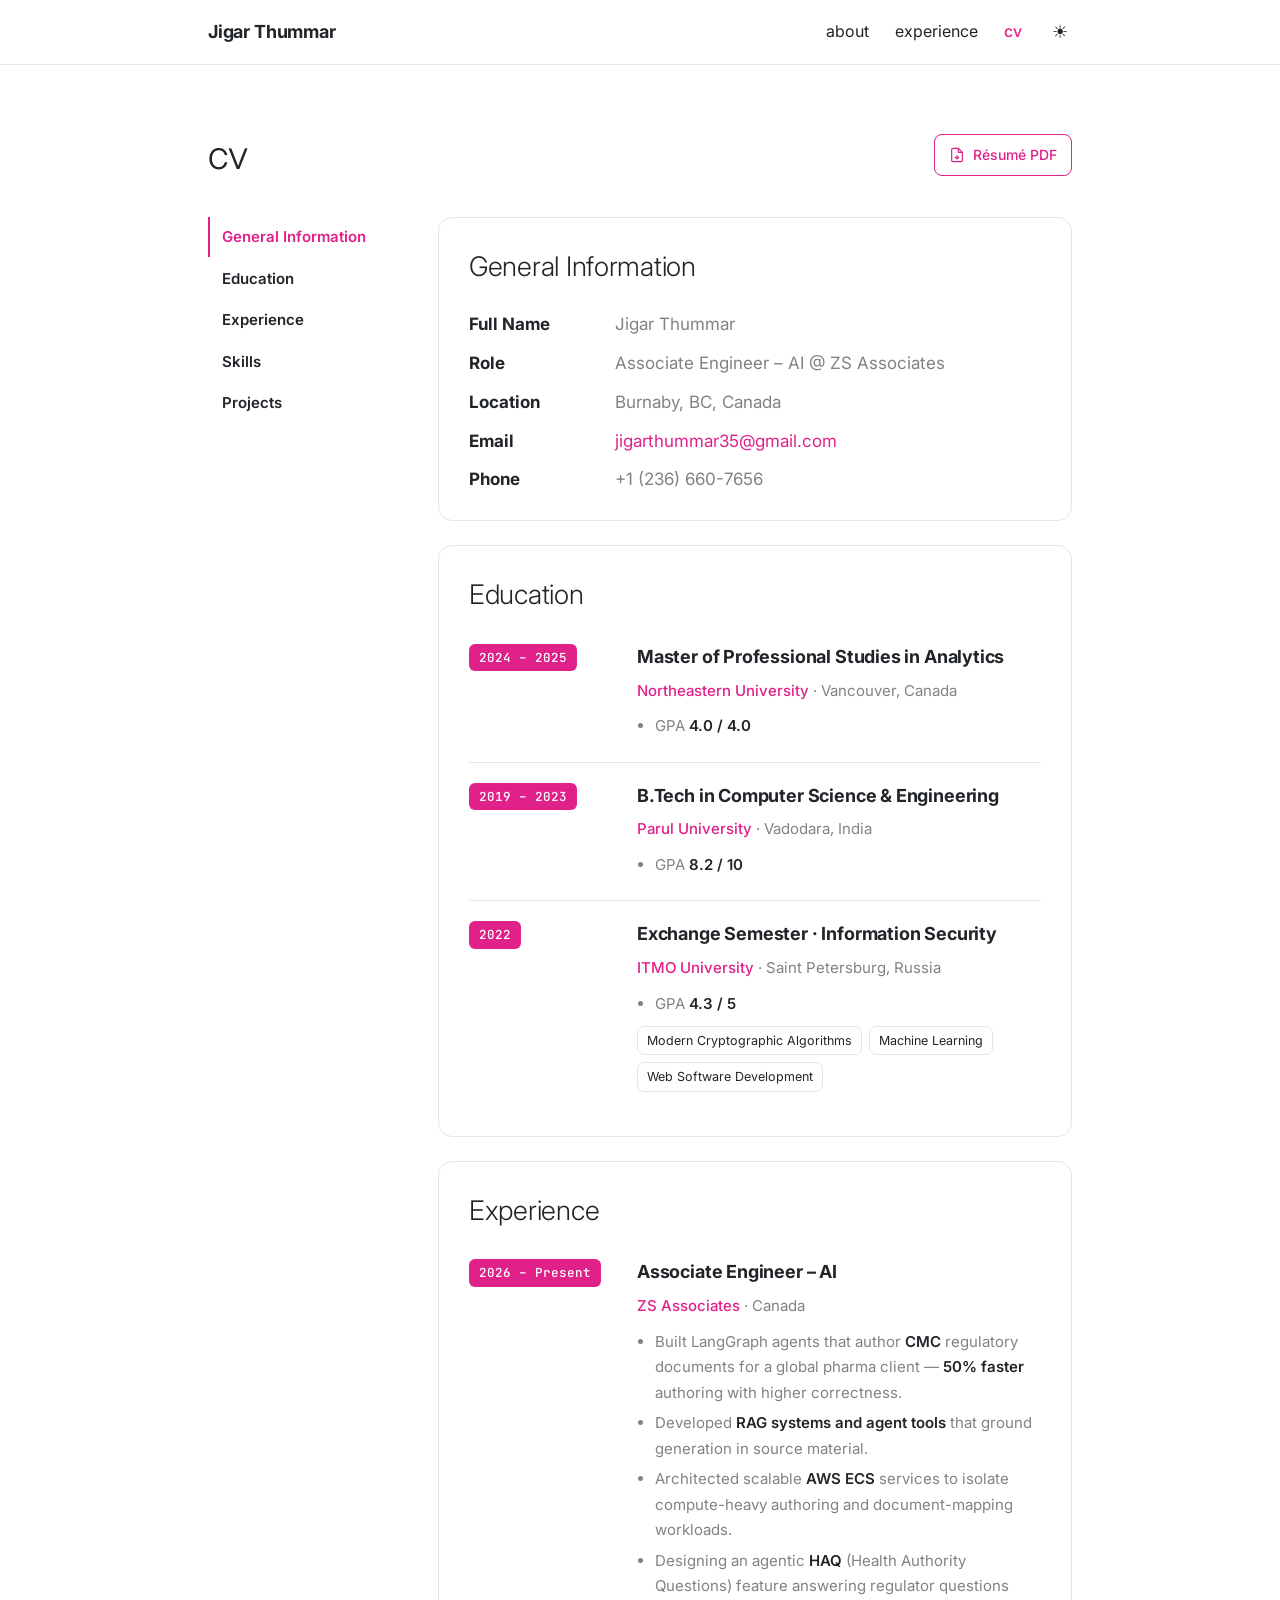
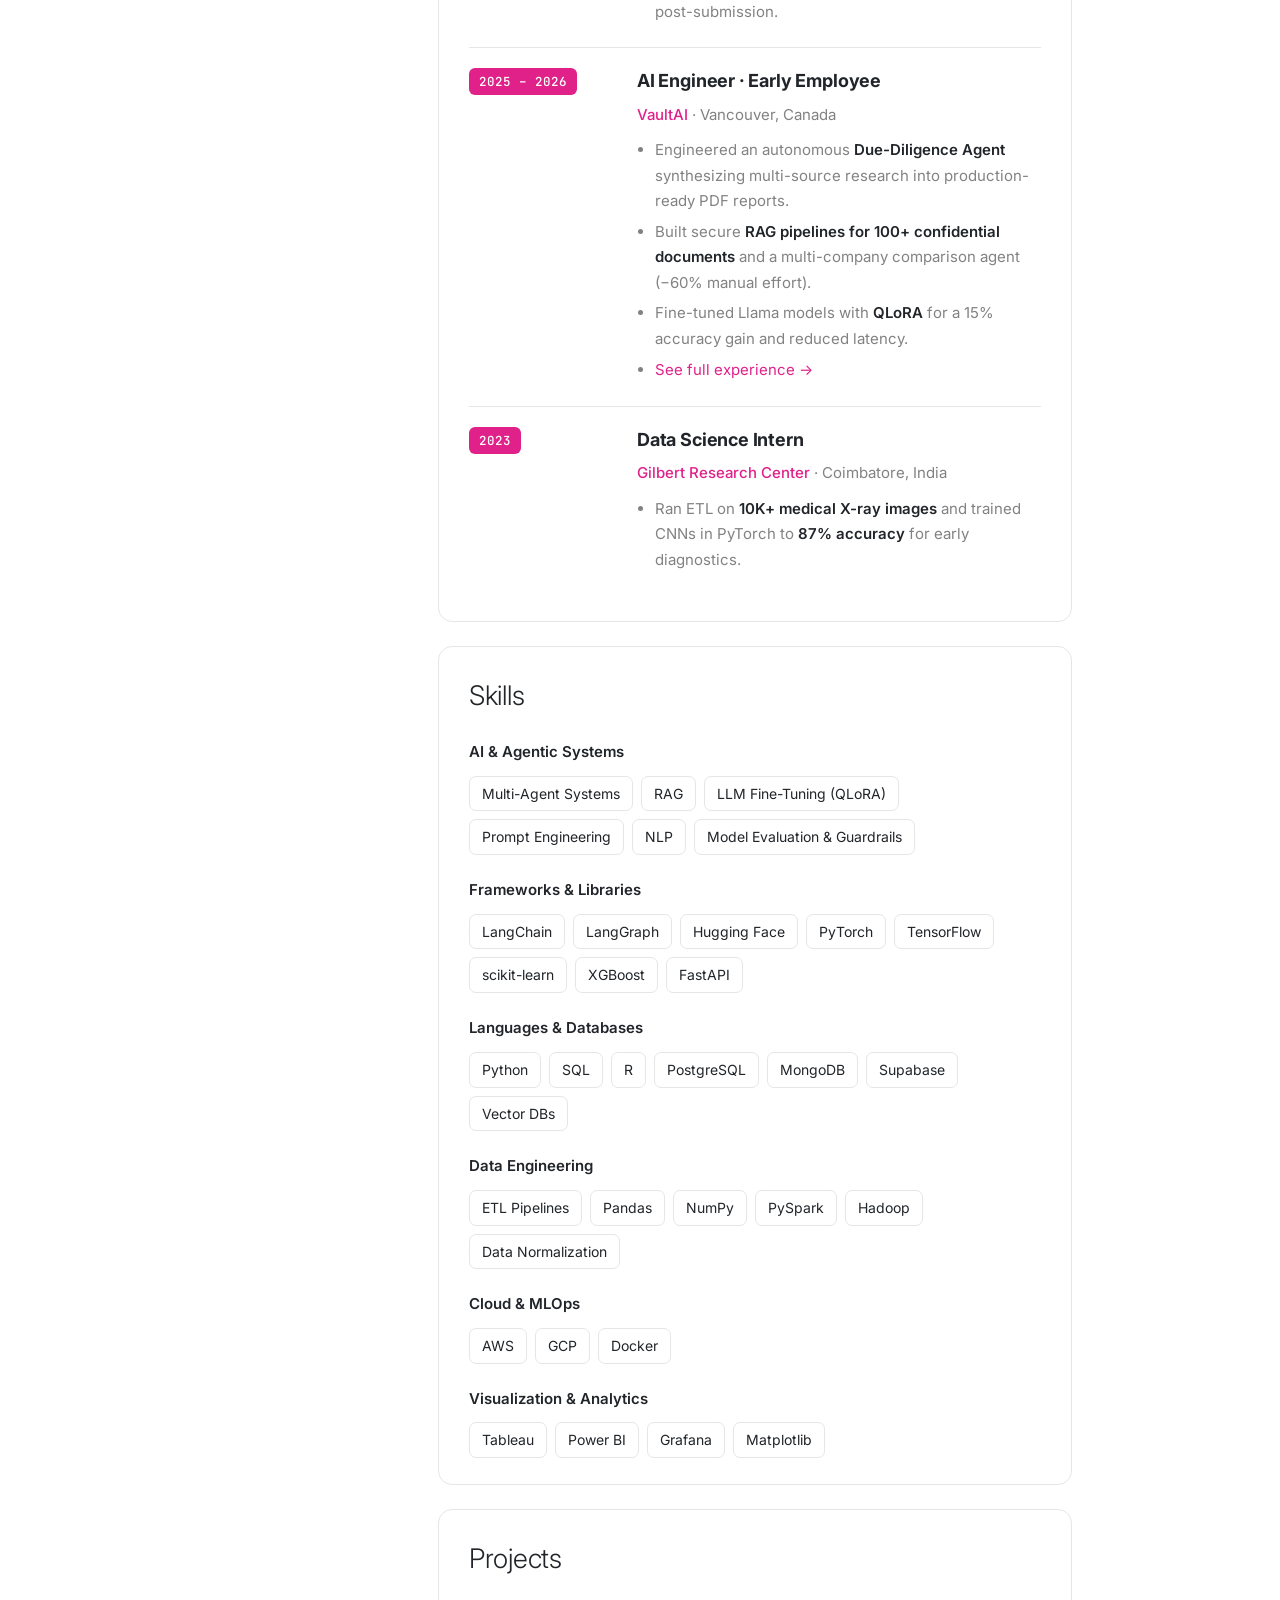
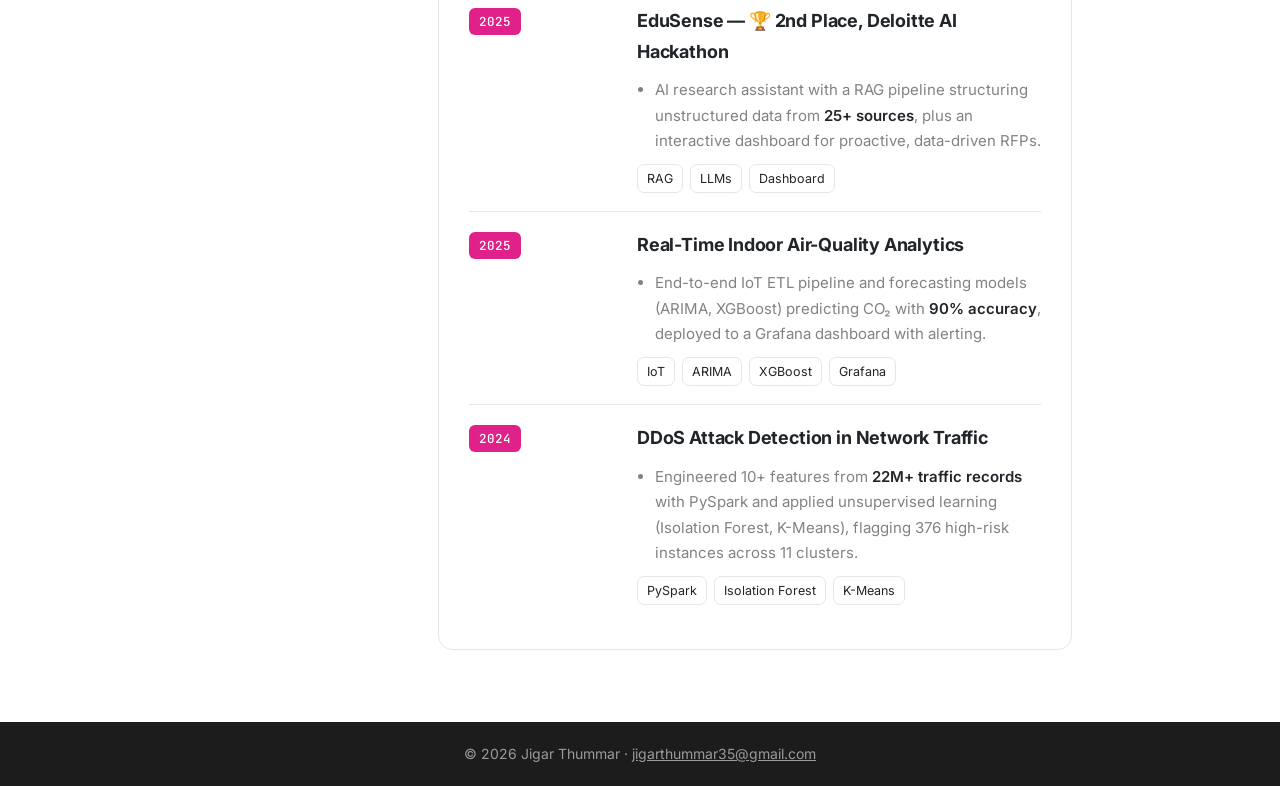
==== cv/index.html @ 428f4a92 "Clean URLs: /experience and /cv via folder structure" ====
<!DOCTYPE html>
<html lang="en">
<head>
<meta charset="UTF-8" />
<meta name="viewport" content="width=device-width, initial-scale=1.0" />
<title>CV · Jigar Thummar</title>
<meta name="description" content="CV of Jigar Thummar — general information, education, experience, skills, and projects." />
<link rel="preconnect" href="https://fonts.googleapis.com" />
<link rel="preconnect" href="https://fonts.gstatic.com" crossorigin />
<link href="https://fonts.googleapis.com/css2?family=Inter:wght@300;400;500;600;700;800&family=JetBrains+Mono:wght@400;500&display=swap" rel="stylesheet" />
<link rel="stylesheet" href="/style.css" />
</head>
<body>
  <nav>
    <div class="wrap">
      <a href="/" class="brand">Jigar Thummar</a>
      <div class="nav-links">
        <a href="/">about</a>
        <a href="/experience">experience</a>
        <a href="/cv" class="active">cv</a>
        <button class="theme-btn" id="themeBtn" aria-label="Toggle theme">☀</button>
      </div>
    </div>
  </nav>

  <main>
    <div class="wrap">
      <div class="cv-header">
        <h1 class="page-title">cv</h1>
        <a class="cv-pdf" href="/Jigar_Thummar_Resume.pdf" target="_blank" rel="noopener">
          <svg viewBox="0 0 24 24" fill="none" stroke="currentColor" stroke-width="1.8"><path d="M14 2H6a2 2 0 0 0-2 2v16a2 2 0 0 0 2 2h12a2 2 0 0 0 2-2V8z"/><path d="M14 2v6h6"/><path d="M12 18v-6"/><path d="m9 15 3 3 3-3"/></svg>
          Résumé PDF
        </a>
      </div>

      <div class="cv-layout">
        <!-- Sidebar -->
        <aside class="cv-side">
          <a href="#general">General Information</a>
          <a href="#education">Education</a>
          <a href="#experience">Experience</a>
          <a href="#skills">Skills</a>
          <a href="#projects">Projects</a>
        </aside>

        <!-- Content -->
        <div>
          <!-- General Information -->
          <section class="cv-card" id="general">
            <h2>General Information</h2>
            <div class="gi-row"><div class="k">Full Name</div><div class="v">Jigar Thummar</div></div>
            <div class="gi-row"><div class="k">Role</div><div class="v">Associate Engineer – AI @ ZS Associates</div></div>
            <div class="gi-row"><div class="k">Location</div><div class="v">Burnaby, BC, Canada</div></div>
            <div class="gi-row"><div class="k">Email</div><div class="v"><a href="mailto:jigarthummar35@gmail.com">jigarthummar35@gmail.com</a></div></div>
            <div class="gi-row"><div class="k">Phone</div><div class="v">+1 (236) 660-7656</div></div>
          </section>

          <!-- Education -->
          <section class="cv-card" id="education">
            <h2>Education</h2>

            <div class="cv-entry">
              <div><span class="date-badge">2024 – 2025</span></div>
              <div class="body">
                <h3>Master of Professional Studies in Analytics</h3>
                <p class="inst">Northeastern University <span class="place">· Vancouver, Canada</span></p>
                <ul><li>GPA <strong>4.0 / 4.0</strong></li></ul>
              </div>
            </div>

            <div class="cv-entry">
              <div><span class="date-badge">2019 – 2023</span></div>
              <div class="body">
                <h3>B.Tech in Computer Science &amp; Engineering</h3>
                <p class="inst">Parul University <span class="place">· Vadodara, India</span></p>
                <ul><li>GPA <strong>8.2 / 10</strong></li></ul>
              </div>
            </div>

            <div class="cv-entry">
              <div><span class="date-badge">2022</span></div>
              <div class="body">
                <h3>Exchange Semester · Information Security</h3>
                <p class="inst">ITMO University <span class="place">· Saint Petersburg, Russia</span></p>
                <ul><li>GPA <strong>4.3 / 5</strong></li></ul>
                <div class="courses"><span>Modern Cryptographic Algorithms</span><span>Machine Learning</span><span>Web Software Development</span></div>
              </div>
            </div>
          </section>

          <!-- Experience -->
          <section class="cv-card" id="experience">
            <h2>Experience</h2>

            <div class="cv-entry">
              <div><span class="date-badge">2026 – Present</span></div>
              <div class="body">
                <h3>Associate Engineer – AI</h3>
                <p class="inst">ZS Associates <span class="place">· Canada</span></p>
                <ul>
                  <li>Built LangGraph agents that author <strong>CMC</strong> regulatory documents for a global pharma client — <strong>50% faster</strong> authoring with higher correctness.</li>
                  <li>Developed <strong>RAG systems and agent tools</strong> that ground generation in source material.</li>
                  <li>Architected scalable <strong>AWS ECS</strong> services to isolate compute-heavy authoring and document-mapping workloads.</li>
                  <li>Designing an agentic <strong>HAQ</strong> (Health Authority Questions) feature answering regulator questions post-submission.</li>
                </ul>
              </div>
            </div>

            <div class="cv-entry">
              <div><span class="date-badge">2025 – 2026</span></div>
              <div class="body">
                <h3>AI Engineer · Early Employee</h3>
                <p class="inst">VaultAI <span class="place">· Vancouver, Canada</span></p>
                <ul>
                  <li>Engineered an autonomous <strong>Due-Diligence Agent</strong> synthesizing multi-source research into production-ready PDF reports.</li>
                  <li>Built secure <strong>RAG pipelines for 100+ confidential documents</strong> and a multi-company comparison agent (−60% manual effort).</li>
                  <li>Fine-tuned Llama models with <strong>QLoRA</strong> for a 15% accuracy gain and reduced latency.</li>
                </ul>
                <ul style="margin-top:6px;"><li><a href="/experience">See full experience →</a></li></ul>
              </div>
            </div>

            <div class="cv-entry">
              <div><span class="date-badge">2023</span></div>
              <div class="body">
                <h3>Data Science Intern</h3>
                <p class="inst">Gilbert Research Center <span class="place">· Coimbatore, India</span></p>
                <ul>
                  <li>Ran ETL on <strong>10K+ medical X-ray images</strong> and trained CNNs in PyTorch to <strong>87% accuracy</strong> for early diagnostics.</li>
                </ul>
              </div>
            </div>
          </section>

          <!-- Skills -->
          <section class="cv-card" id="skills">
            <h2>Skills</h2>
            <div class="skill-group">
              <h4>AI &amp; Agentic Systems</h4>
              <div class="chips"><span>Multi-Agent Systems</span><span>RAG</span><span>LLM Fine-Tuning (QLoRA)</span><span>Prompt Engineering</span><span>NLP</span><span>Model Evaluation &amp; Guardrails</span></div>
            </div>
            <div class="skill-group">
              <h4>Frameworks &amp; Libraries</h4>
              <div class="chips"><span>LangChain</span><span>LangGraph</span><span>Hugging Face</span><span>PyTorch</span><span>TensorFlow</span><span>scikit-learn</span><span>XGBoost</span><span>FastAPI</span></div>
            </div>
            <div class="skill-group">
              <h4>Languages &amp; Databases</h4>
              <div class="chips"><span>Python</span><span>SQL</span><span>R</span><span>PostgreSQL</span><span>MongoDB</span><span>Supabase</span><span>Vector DBs</span></div>
            </div>
            <div class="skill-group">
              <h4>Data Engineering</h4>
              <div class="chips"><span>ETL Pipelines</span><span>Pandas</span><span>NumPy</span><span>PySpark</span><span>Hadoop</span><span>Data Normalization</span></div>
            </div>
            <div class="skill-group">
              <h4>Cloud &amp; MLOps</h4>
              <div class="chips"><span>AWS</span><span>GCP</span><span>Docker</span></div>
            </div>
            <div class="skill-group" style="margin-bottom:0;">
              <h4>Visualization &amp; Analytics</h4>
              <div class="chips"><span>Tableau</span><span>Power BI</span><span>Grafana</span><span>Matplotlib</span></div>
            </div>
          </section>

          <!-- Projects -->
          <section class="cv-card" id="projects">
            <h2>Projects</h2>

            <div class="cv-entry">
              <div><span class="date-badge">2025</span></div>
              <div class="body">
                <h3>EduSense — 🏆 2nd Place, Deloitte AI Hackathon</h3>
                <ul>
                  <li>AI research assistant with a RAG pipeline structuring unstructured data from <strong>25+ sources</strong>, plus an interactive dashboard for proactive, data-driven RFPs.</li>
                </ul>
                <div class="courses"><span>RAG</span><span>LLMs</span><span>Dashboard</span></div>
              </div>
            </div>

            <div class="cv-entry">
              <div><span class="date-badge">2025</span></div>
              <div class="body">
                <h3>Real-Time Indoor Air-Quality Analytics</h3>
                <ul>
                  <li>End-to-end IoT ETL pipeline and forecasting models (ARIMA, XGBoost) predicting CO₂ with <strong>90% accuracy</strong>, deployed to a Grafana dashboard with alerting.</li>
                </ul>
                <div class="courses"><span>IoT</span><span>ARIMA</span><span>XGBoost</span><span>Grafana</span></div>
              </div>
            </div>

            <div class="cv-entry">
              <div><span class="date-badge">2024</span></div>
              <div class="body">
                <h3>DDoS Attack Detection in Network Traffic</h3>
                <ul>
                  <li>Engineered 10+ features from <strong>22M+ traffic records</strong> with PySpark and applied unsupervised learning (Isolation Forest, K-Means), flagging 376 high-risk instances across 11 clusters.</li>
                </ul>
                <div class="courses"><span>PySpark</span><span>Isolation Forest</span><span>K-Means</span></div>
              </div>
            </div>
          </section>
        </div>
      </div>
    </div>
  </main>

  <footer>
    <div class="wrap">© <span id="year"></span> Jigar Thummar · <a href="mailto:jigarthummar35@gmail.com">jigarthummar35@gmail.com</a></div>
  </footer>

  <script src="/script.js"></script>
</body>
</html>
---- style.css ----
/* ============================================================
   Jigar Thummar — personal site
   al-folio-inspired theme (light + dark)
   ============================================================ */

:root {
  --bg: #ffffff;
  --text: #212529;
  --muted: #828282;
  --faint: #9a9a9a;
  --line: #e6e6e6;
  --accent: #e0218a;            /* magenta-pink */
  --accent-hover: #b5176e;
  --accent-bg: #fce7f2;         /* soft pink highlight */
  --card: #ffffff;
  --footer-bg: #1c1c1d;
  --footer-text: #9a9a9a;
  --maxw: 920px;
  --sans: 'Inter', -apple-system, BlinkMacSystemFont, 'Segoe UI', Roboto, sans-serif;
  --mono: 'JetBrains Mono', ui-monospace, SFMono-Regular, Menlo, monospace;
}
html[data-theme="dark"] {
  --bg: #1c1c1d;
  --text: #e8e8e8;
  --muted: #b0b0b0;
  --faint: #7a7a7a;
  --line: #333333;
  --accent: #47a3e8;            /* sky-blue (al-folio dark) */
  --accent-hover: #74bbf0;
  --accent-bg: #2e2e33;         /* neutral grey highlight box */
  --card: #232324;
  --footer-bg: #0e0e0e;
  --footer-text: #8a8a8a;
}

* { box-sizing: border-box; }
html { scroll-behavior: smooth; }
body {
  margin: 0;
  background: var(--bg);
  color: var(--text);
  font-family: var(--sans);
  font-size: 17px;
  line-height: 1.7;
  -webkit-font-smoothing: antialiased;
  display: flex;
  flex-direction: column;
  min-height: 100vh;
  transition: background 0.25s ease, color 0.25s ease;
}
a { color: var(--accent); text-decoration: none; }
a:hover { color: var(--accent-hover); }
::selection { background: var(--accent-bg); }

.wrap { width: 100%; max-width: var(--maxw); margin: 0 auto; padding: 0 28px; }

/* ---------- Nav ---------- */
nav {
  position: sticky; top: 0; z-index: 20;
  background: color-mix(in srgb, var(--bg) 88%, transparent);
  backdrop-filter: saturate(180%) blur(10px);
  border-bottom: 1px solid var(--line);
}
nav .wrap {
  display: flex; align-items: center; justify-content: space-between;
  height: 64px;
}
.brand { font-weight: 700; font-size: 18px; letter-spacing: -0.01em; color: var(--text); }
.brand:hover { color: var(--text); }
.nav-links { display: flex; gap: 26px; align-items: center; }
.nav-links a {
  color: var(--text); font-size: 16px; font-weight: 400;
  transition: color 0.15s ease;
}
.nav-links a:hover { color: var(--accent); }
.nav-links a.active { color: var(--accent); font-weight: 500; }
.theme-btn {
  background: none; border: none; color: var(--text); cursor: pointer;
  font-size: 18px; line-height: 1; padding: 4px; display: grid; place-items: center;
}
.theme-btn:hover { color: var(--accent); }

/* ---------- Main ---------- */
main { flex: 1 0 auto; padding: 56px 0 72px; }

.page-title {
  font-size: 40px; font-weight: 300; letter-spacing: -0.01em;
  margin: 0 0 40px; text-transform: lowercase;
}

/* ---------- Hero (about) ---------- */
.hero { display: grid; grid-template-columns: 1fr 300px; gap: 48px; align-items: start; }
.hero h1 { font-size: 46px; font-weight: 400; letter-spacing: -0.02em; margin: 0 0 6px; }
.hero h1 .first { font-weight: 800; }
.hero .subtitle { margin: 0 0 26px; color: var(--muted); font-size: 19px; }
.hero p { margin: 0 0 20px; }
.hero .mark {
  background: var(--accent-bg); font-family: var(--mono); font-size: 15px;
  padding: 1px 5px; border-radius: 4px;
}
html[data-theme="dark"] .hero .mark { color: var(--accent); }
.hero strong { font-weight: 700; }

.photo-col { display: flex; flex-direction: column; align-items: center; }
.photo {
  width: 100%; aspect-ratio: 1 / 1.05; border-radius: 12px; overflow: hidden;
  background: linear-gradient(150deg, #2b2b2e, #3a3a3f);
  display: grid; place-items: center; color: #fff;
  font-size: 68px; font-weight: 700; letter-spacing: 0.02em;
  box-shadow: 0 8px 30px rgba(0,0,0,0.14);
}
.photo img { width: 100%; height: 100%; object-fit: cover; }
.photo-caption {
  margin-top: 12px; font-family: var(--mono); font-size: 14px;
  color: var(--text); text-align: left; width: 100%; line-height: 1.5;
}

/* ---------- News ---------- */
.section-head {
  font-size: 34px; font-weight: 300; text-transform: lowercase;
  margin: 60px 0 22px;
}
.timeline { display: grid; grid-template-columns: 130px 1fr; gap: 18px 24px; }
.timeline .date { font-family: var(--mono); font-weight: 500; font-size: 15px; color: var(--text); padding-top: 1px; }
.timeline .entry { color: var(--text); font-size: 16.5px; }

/* ---------- Social ---------- */
.socials { display: flex; gap: 22px; justify-content: center; margin: 56px 0 8px; }
.socials a { color: var(--text); display: grid; place-items: center; transition: color 0.15s ease, transform 0.15s ease; }
.socials a:hover { color: var(--accent); transform: translateY(-2px); }
.socials svg { width: 26px; height: 26px; }
.socials-note { text-align: center; color: var(--muted); font-size: 15px; margin: 6px 0 0; }

/* ---------- Experience ---------- */
.entry-block { margin-bottom: 40px; }
.entry-block:last-child { margin-bottom: 0; }
.entry-head { display: flex; align-items: baseline; justify-content: space-between; gap: 16px; flex-wrap: wrap; }
.entry-head h3 { margin: 0; font-size: 21px; font-weight: 700; letter-spacing: -0.01em; }
.entry-head .when { font-family: var(--mono); font-size: 14px; color: var(--faint); white-space: nowrap; }
.entry-org { margin: 3px 0 0; color: var(--accent); font-weight: 500; font-size: 16px; }
.entry-org .place { color: var(--muted); font-weight: 400; }
.entry-block ul { margin: 14px 0 0; padding-left: 20px; color: var(--muted); }
.entry-block ul li { margin-bottom: 8px; font-size: 16px; line-height: 1.65; }
.entry-block ul li strong { color: var(--text); font-weight: 600; }

/* ---------- Projects ---------- */
.project {
  border: 1px solid var(--line); border-radius: 12px; padding: 24px 26px;
  margin-bottom: 20px; background: var(--card);
  transition: border-color 0.15s ease, transform 0.15s ease, box-shadow 0.15s ease;
}
.project:hover { border-color: var(--accent); transform: translateY(-2px); box-shadow: 0 8px 24px rgba(0,0,0,0.06); }
.project:last-child { margin-bottom: 0; }
.project .p-head { display: flex; align-items: baseline; justify-content: space-between; gap: 14px; flex-wrap: wrap; }
.project h3 { margin: 0; font-size: 19px; font-weight: 700; letter-spacing: -0.01em; }
.project .tag { font-family: var(--mono); font-size: 12.5px; color: var(--accent); background: var(--accent-bg); padding: 3px 11px; border-radius: 999px; white-space: nowrap; }
.project p { margin: 12px 0 0; color: var(--muted); font-size: 16px; }
.project p strong { color: var(--text); font-weight: 600; }
.project .stack { margin-top: 14px; display: flex; flex-wrap: wrap; gap: 7px; }
.project .stack span { font-family: var(--mono); font-size: 12px; color: var(--faint); border: 1px solid var(--line); border-radius: 6px; padding: 3px 9px; }

/* ---------- CV: education + skills ---------- */
.edu-block { margin-bottom: 28px; }
.edu-block:last-child { margin-bottom: 0; }
.edu-head { display: flex; align-items: baseline; justify-content: space-between; gap: 16px; flex-wrap: wrap; }
.edu-head h3 { margin: 0; font-size: 20px; font-weight: 700; letter-spacing: -0.01em; }
.edu-head .when { font-family: var(--mono); font-size: 14px; color: var(--faint); white-space: nowrap; }
.edu-org { margin: 3px 0 0; color: var(--muted); font-size: 16px; }
.edu-gpa { color: var(--accent); font-weight: 500; }
.edu-courses { margin-top: 10px; display: flex; flex-wrap: wrap; gap: 7px; }
.edu-courses span { font-size: 13px; border: 1px solid var(--line); border-radius: 7px; padding: 4px 10px; color: var(--text); }

.skill-group { margin-bottom: 22px; }
.skill-group h4 { margin: 0 0 11px; font-size: 15px; font-weight: 600; }
.chips { display: flex; flex-wrap: wrap; gap: 8px; }
.chips span {
  font-size: 14px; color: var(--text); background: var(--card);
  border: 1px solid var(--line); border-radius: 7px; padding: 5px 12px;
  transition: all 0.15s ease;
}
.chips span:hover { border-color: var(--accent); color: var(--accent); }

.divider { height: 1px; background: var(--line); border: 0; margin: 48px 0; }

/* ---------- CV page (card + sidebar) ---------- */
.cv-header { display: flex; align-items: center; justify-content: space-between; margin: 0 0 28px; }
.cv-header .page-title { margin: 0; }
.cv-pdf {
  display: inline-flex; align-items: center; gap: 8px;
  border: 1px solid var(--accent); color: var(--accent);
  border-radius: 8px; padding: 8px 14px; font-size: 14px; font-weight: 500;
  transition: all 0.15s ease;
}
.cv-pdf:hover { background: var(--accent); color: #fff; }
.cv-pdf svg { width: 16px; height: 16px; }

.cv-layout { display: grid; grid-template-columns: 190px 1fr; gap: 40px; align-items: start; }
.cv-side { position: sticky; top: 88px; display: flex; flex-direction: column; gap: 2px; }
.cv-side a { color: var(--text); font-weight: 600; font-size: 15px; padding: 7px 0; border-left: 2px solid transparent; padding-left: 12px; transition: color 0.15s ease, border-color 0.15s ease; }
.cv-side a:hover,
.cv-side a.active { color: var(--accent); border-left-color: var(--accent); animation: navNudge 0.45s ease; }

@keyframes navNudge {
  0%   { transform: translateX(0); }
  45%  { transform: translateX(7px); }
  100% { transform: translateX(0); }
}

.cv-card {
  border: 1px solid var(--line); border-radius: 14px; padding: 26px 30px;
  margin-bottom: 24px; background: var(--card); scroll-margin-top: 84px;
}
.cv-card:last-child { margin-bottom: 0; }
.cv-card > h2 { margin: 0 0 20px; font-size: 27px; font-weight: 300; letter-spacing: -0.01em; }

/* General information rows */
.gi-row { display: grid; grid-template-columns: 130px 1fr; gap: 8px 16px; margin-bottom: 10px; }
.gi-row:last-child { margin-bottom: 0; }
.gi-row .k { font-weight: 700; }
.gi-row .v { color: var(--muted); }
.gi-row .v a { color: var(--accent); }

/* Timeline-style CV entries */
.cv-entry { display: grid; grid-template-columns: 150px 1fr; gap: 18px; padding: 18px 0; border-top: 1px solid var(--line); }
.cv-card > .cv-entry:first-of-type { border-top: 0; padding-top: 4px; }
.date-badge {
  display: inline-block; background: var(--accent); color: #fff;
  font-family: var(--mono); font-size: 12.5px; font-weight: 500;
  padding: 3px 10px; border-radius: 6px; white-space: nowrap;
}
.cv-entry .body h3 { margin: 0; font-size: 18px; font-weight: 700; letter-spacing: -0.01em; }
.cv-entry .body .inst { margin: 5px 0 0; color: var(--accent); font-size: 15px; font-weight: 500; }
.cv-entry .body .inst .place { color: var(--muted); font-weight: 400; }
.cv-entry .body ul { margin: 10px 0 0; padding-left: 18px; color: var(--muted); }
.cv-entry .body ul li { margin-bottom: 5px; font-size: 15px; }
.cv-entry .body ul li strong { color: var(--text); font-weight: 600; }
.cv-entry .body .courses { margin-top: 10px; display: flex; flex-wrap: wrap; gap: 7px; }
.cv-entry .body .courses span { font-size: 12.5px; border: 1px solid var(--line); border-radius: 7px; padding: 3px 9px; color: var(--text); }

@media (max-width: 720px) {
  .cv-layout { grid-template-columns: 1fr; gap: 20px; }
  .cv-side { position: static; flex-direction: row; flex-wrap: wrap; gap: 4px 8px; }
  .cv-side a { border-left: 0; padding: 4px 10px; border: 1px solid var(--line); border-radius: 999px; font-size: 13px; }
  .cv-side a:hover { border-color: var(--accent); }
  .cv-entry { grid-template-columns: 1fr; gap: 8px; }
}

/* ---------- Footer ---------- */
footer {
  flex-shrink: 0; background: var(--footer-bg); color: var(--footer-text);
  text-align: center; padding: 20px 0; font-size: 14px;
}
footer a { color: var(--footer-text); text-decoration: underline; }
footer a:hover { color: #fff; }

/* ---------- Responsive ---------- */
@media (max-width: 720px) {
  .hero { grid-template-columns: 1fr; gap: 28px; }
  .photo-col { max-width: 260px; }
  .hero h1 { font-size: 38px; }
  .page-title { font-size: 32px; }
  .timeline { grid-template-columns: 1fr; gap: 4px 0; }
  .timeline .date { padding-top: 12px; }
  .timeline .entry { padding-bottom: 6px; }
  .nav-links { gap: 16px; }
  .nav-links a { font-size: 15px; }
  main { padding: 40px 0 56px; }
}
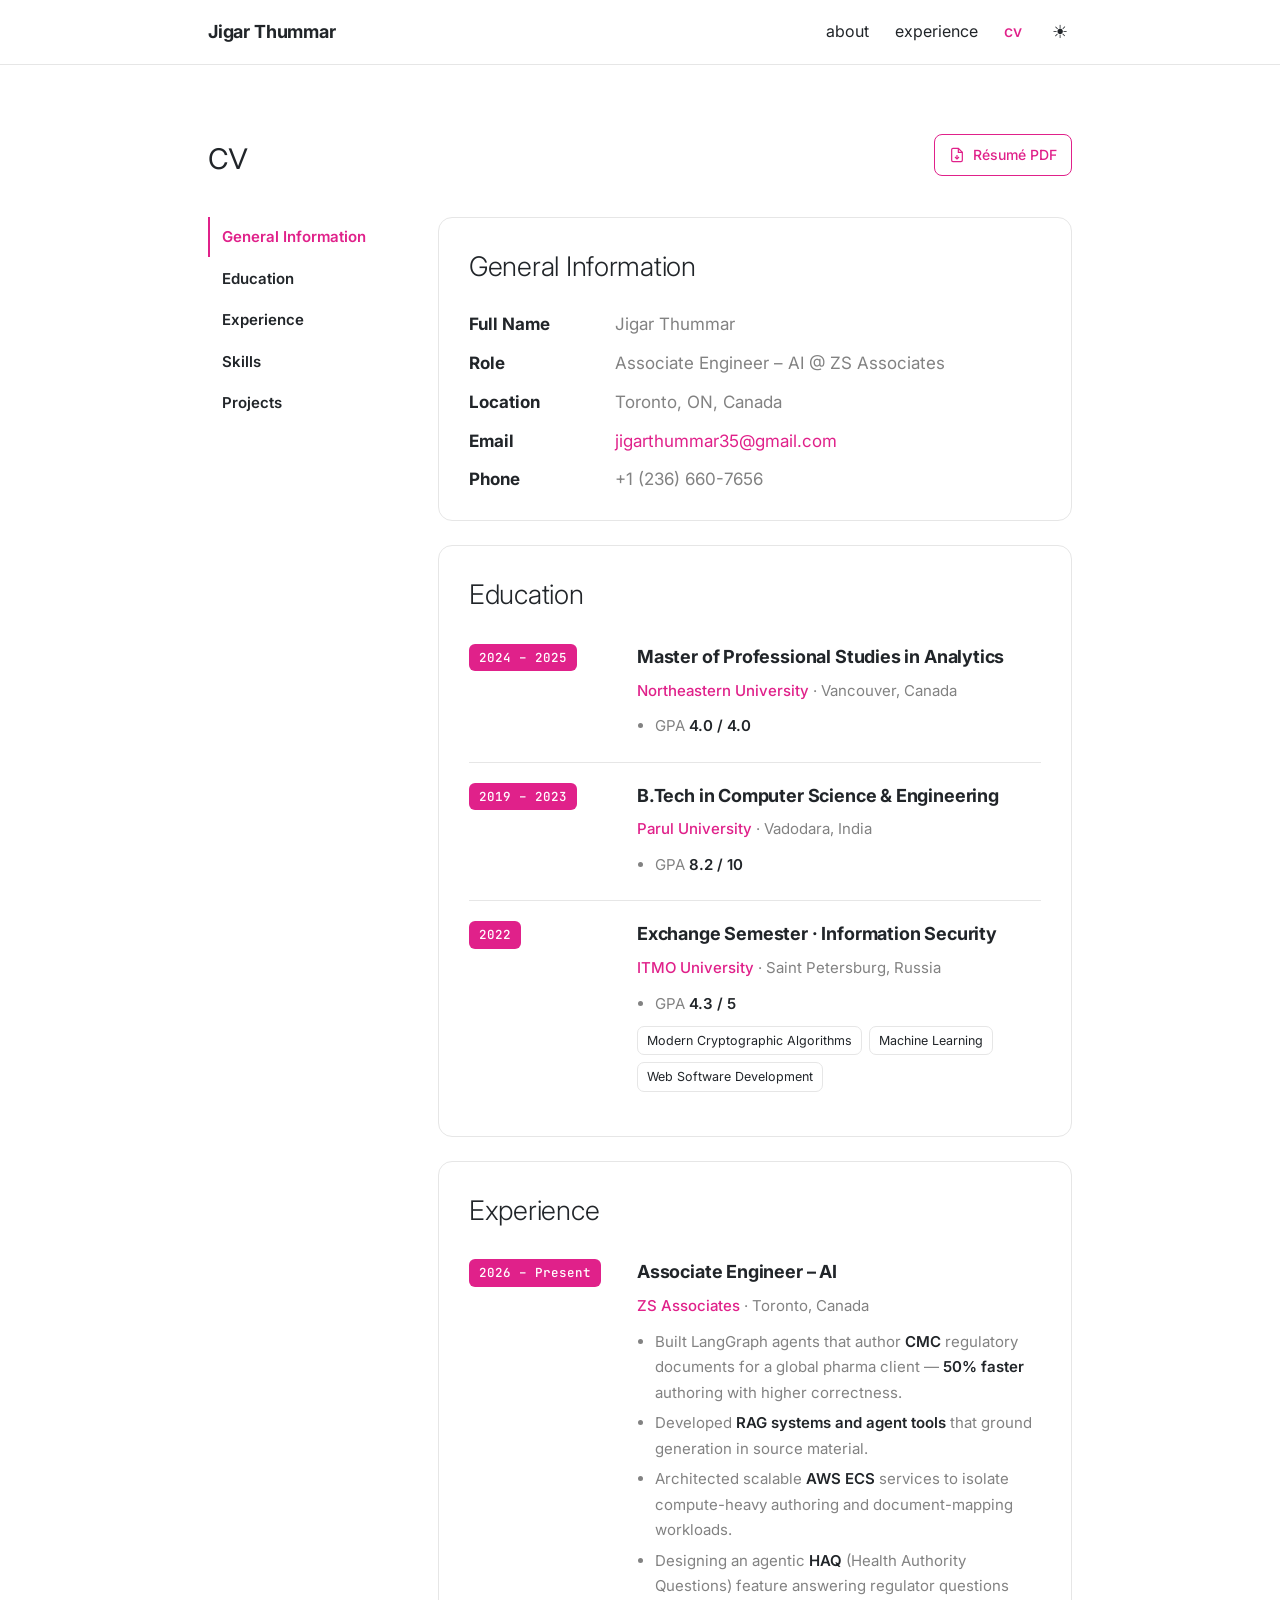
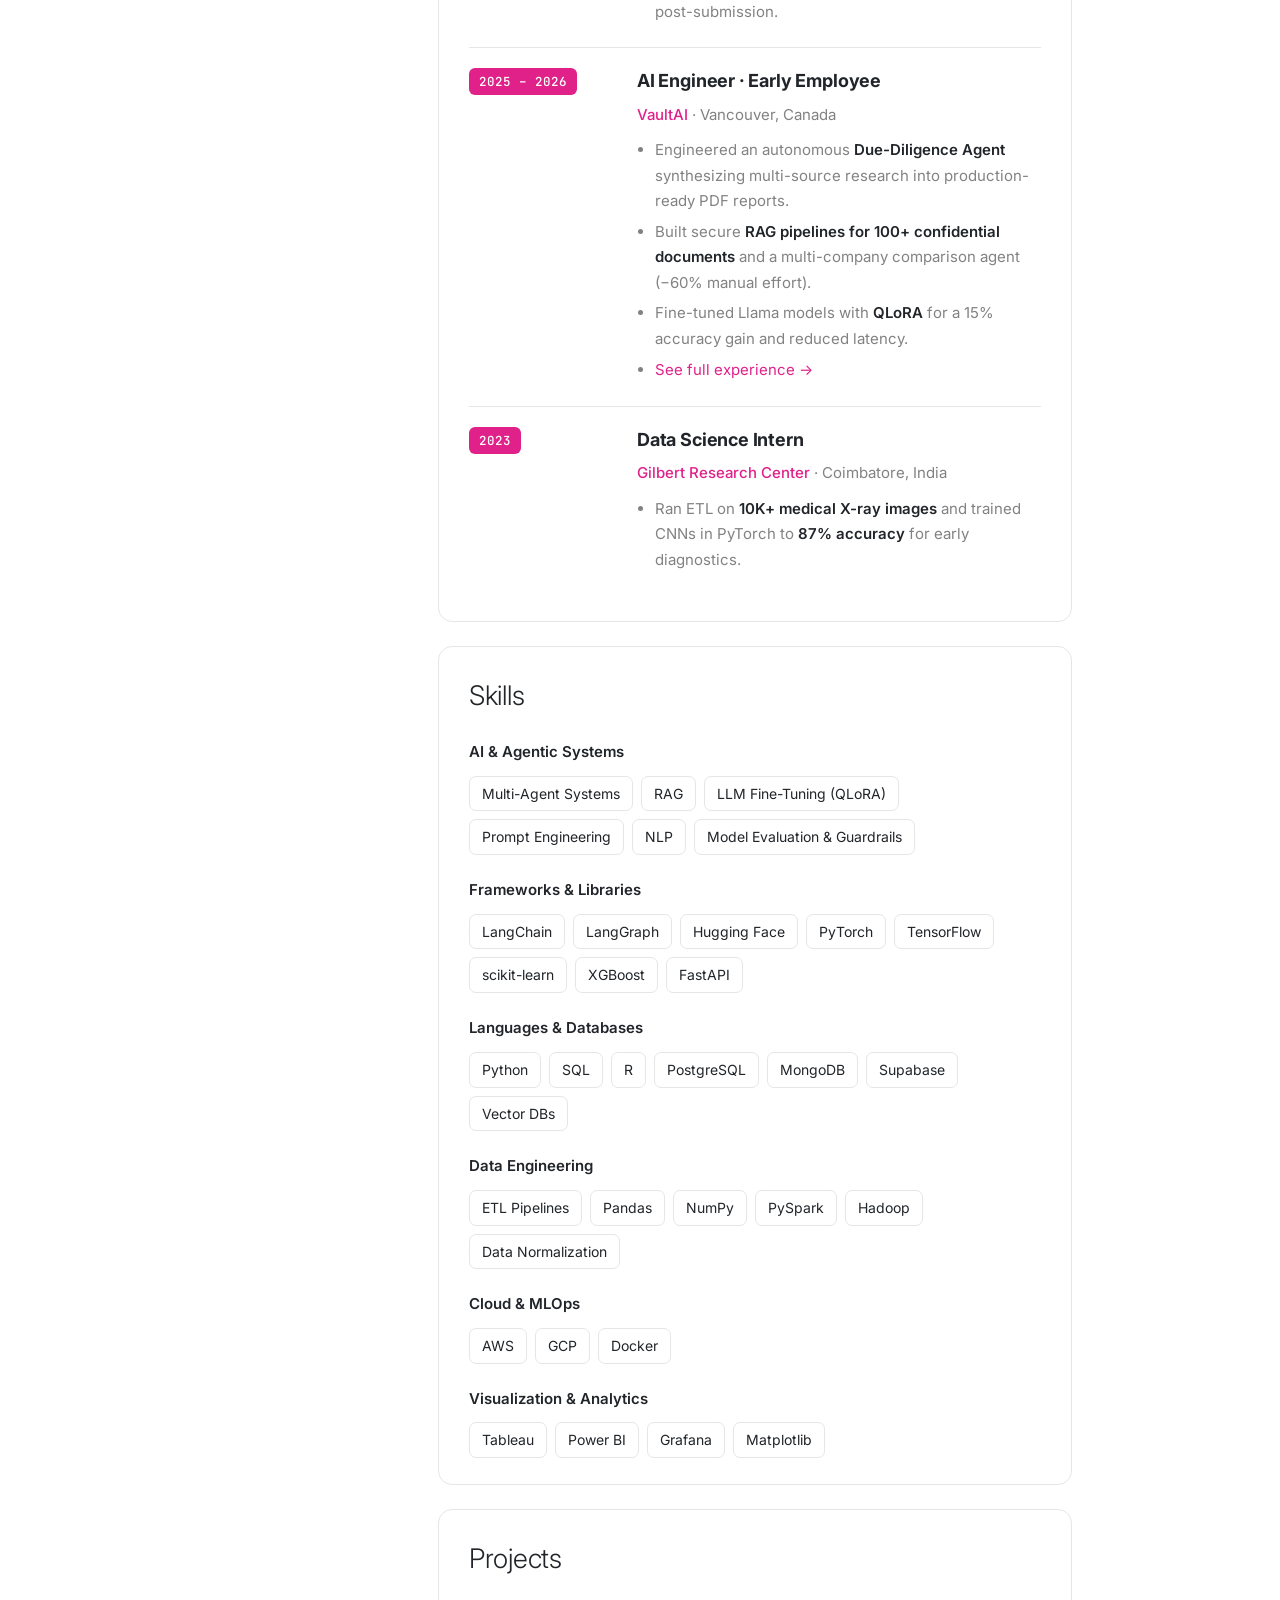
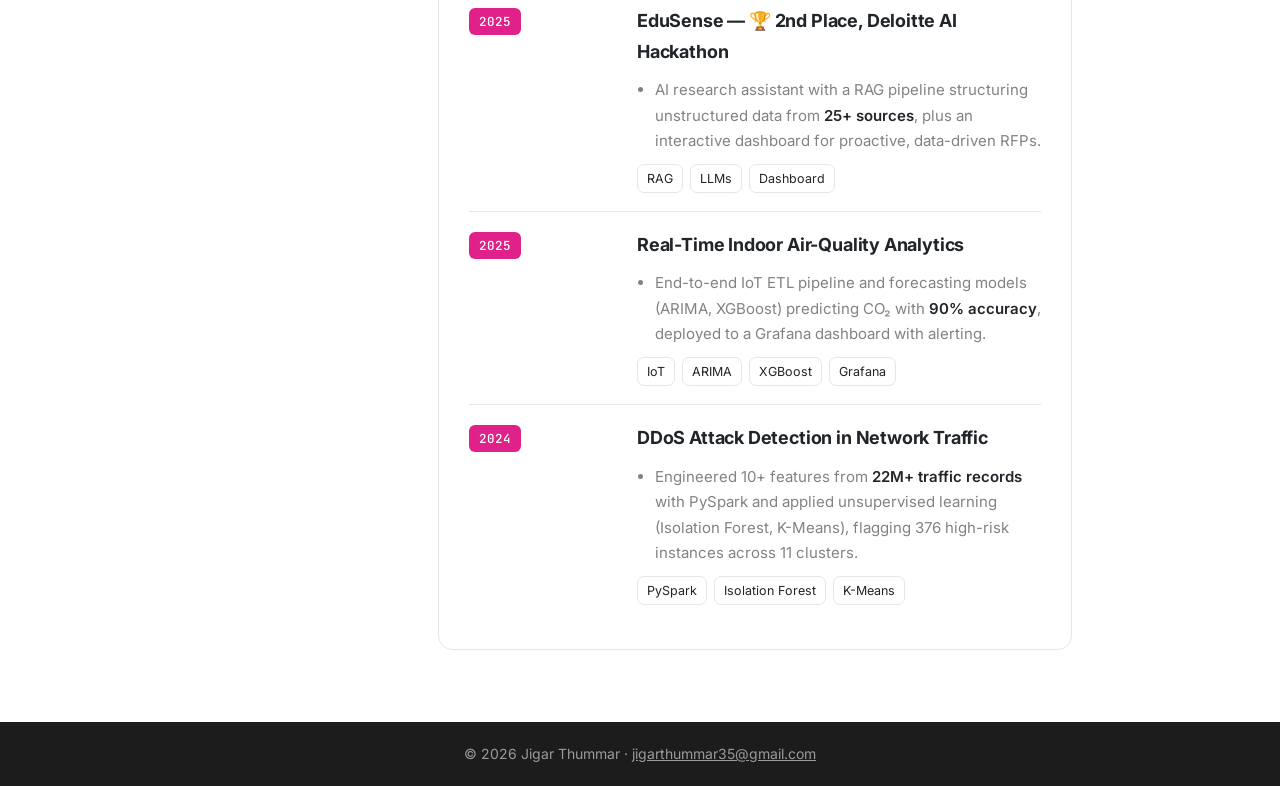
==== commit 3ca66e04: "Update location to Toronto" ====
--- a/cv/index.html
+++ b/cv/index.html
@@ -50,7 +50,7 @@
             <h2>General Information</h2>
             <div class="gi-row"><div class="k">Full Name</div><div class="v">Jigar Thummar</div></div>
             <div class="gi-row"><div class="k">Role</div><div class="v">Associate Engineer – AI @ ZS Associates</div></div>
-            <div class="gi-row"><div class="k">Location</div><div class="v">Burnaby, BC, Canada</div></div>
+            <div class="gi-row"><div class="k">Location</div><div class="v">Toronto, ON, Canada</div></div>
             <div class="gi-row"><div class="k">Email</div><div class="v"><a href="mailto:jigarthummar35@gmail.com">jigarthummar35@gmail.com</a></div></div>
             <div class="gi-row"><div class="k">Phone</div><div class="v">+1 (236) 660-7656</div></div>
           </section>
@@ -96,7 +96,7 @@
               <div><span class="date-badge">2026 – Present</span></div>
               <div class="body">
                 <h3>Associate Engineer – AI</h3>
-                <p class="inst">ZS Associates <span class="place">· Canada</span></p>
+                <p class="inst">ZS Associates <span class="place">· Toronto, Canada</span></p>
                 <ul>
                   <li>Built LangGraph agents that author <strong>CMC</strong> regulatory documents for a global pharma client — <strong>50% faster</strong> authoring with higher correctness.</li>
                   <li>Developed <strong>RAG systems and agent tools</strong> that ground generation in source material.</li>
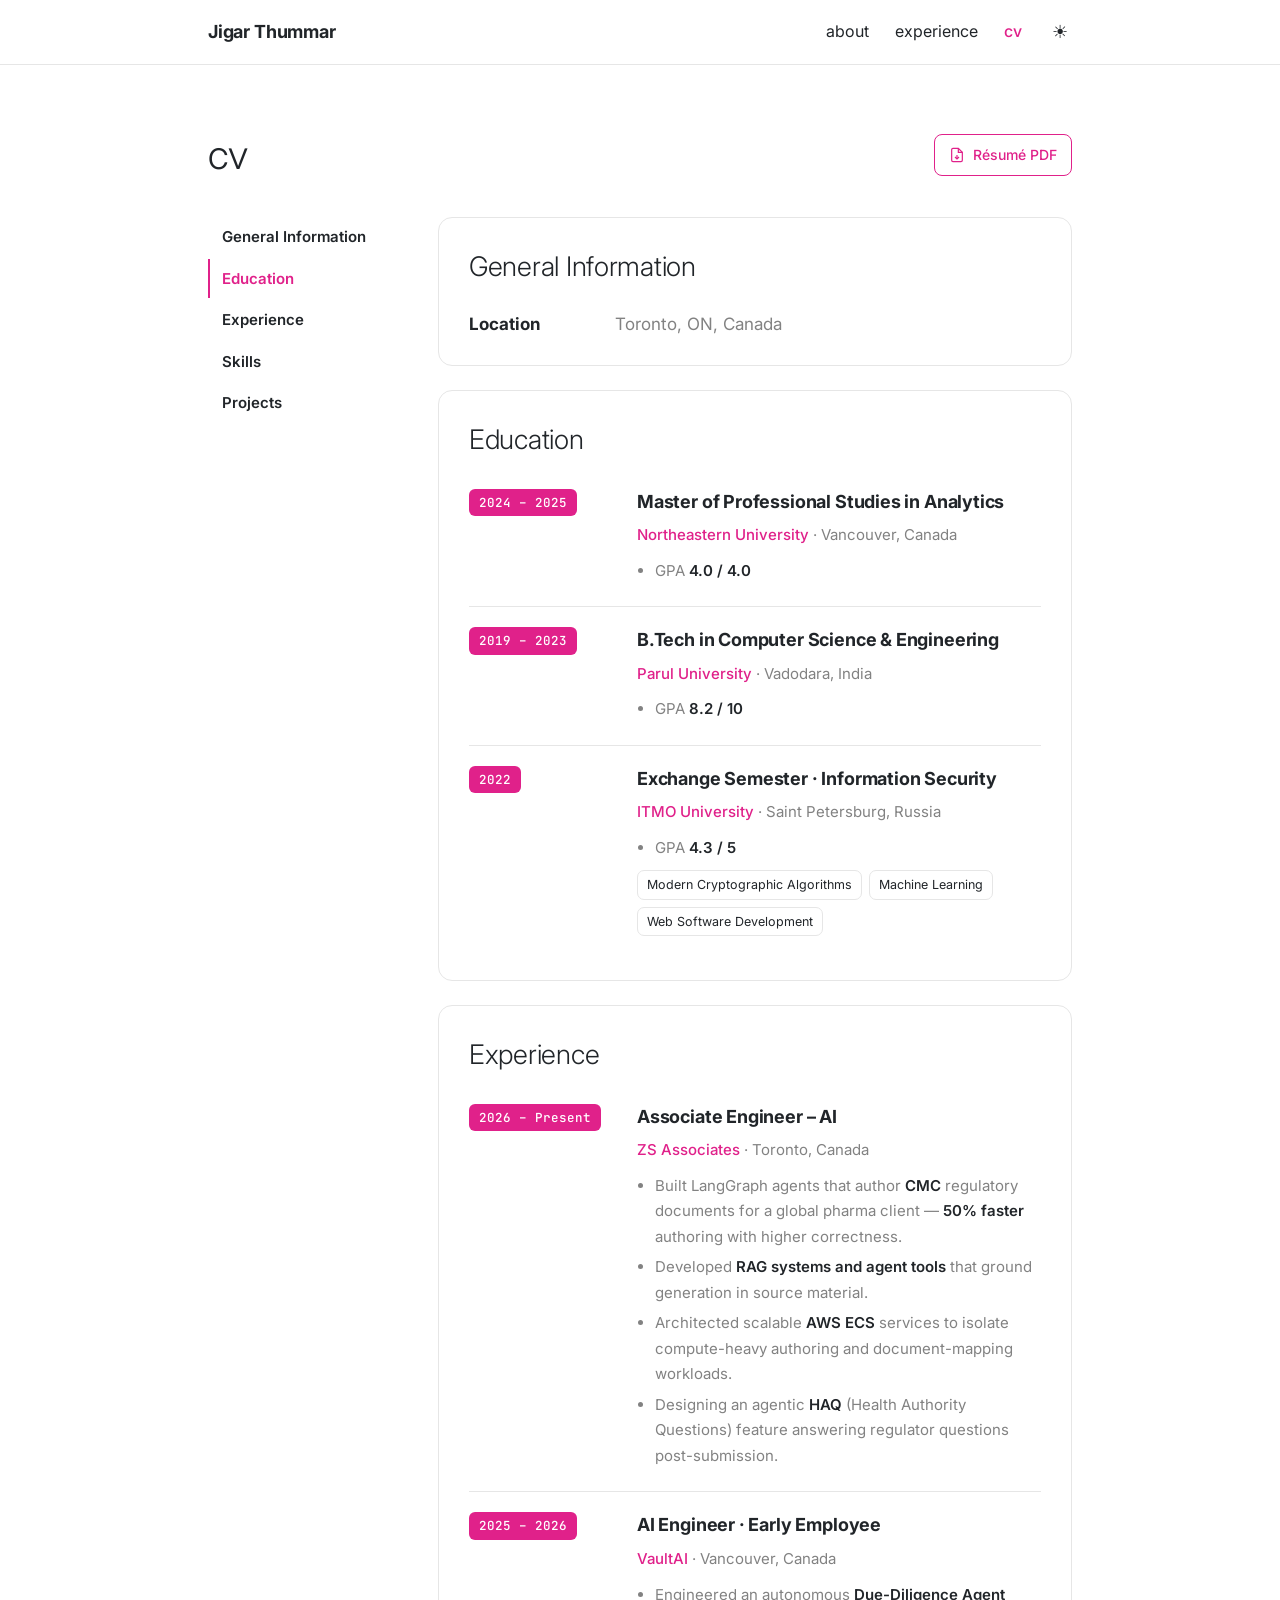
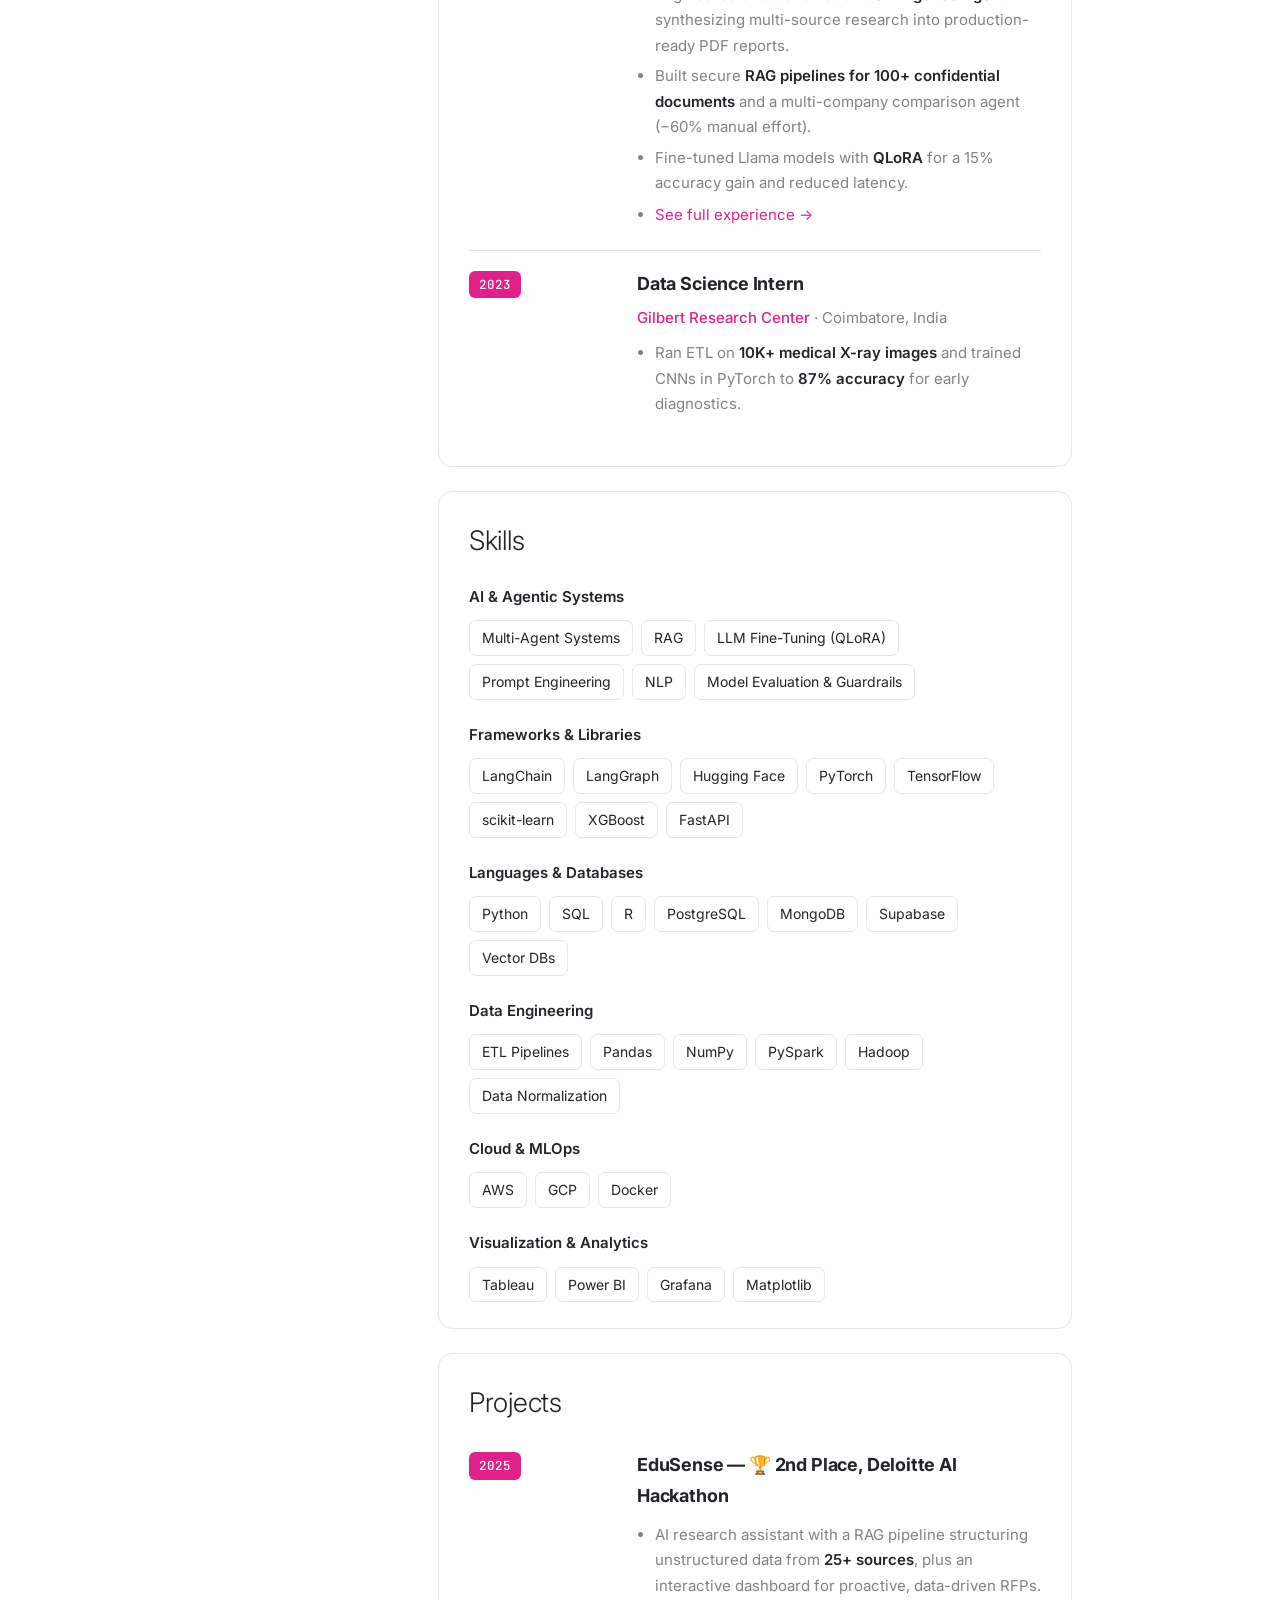
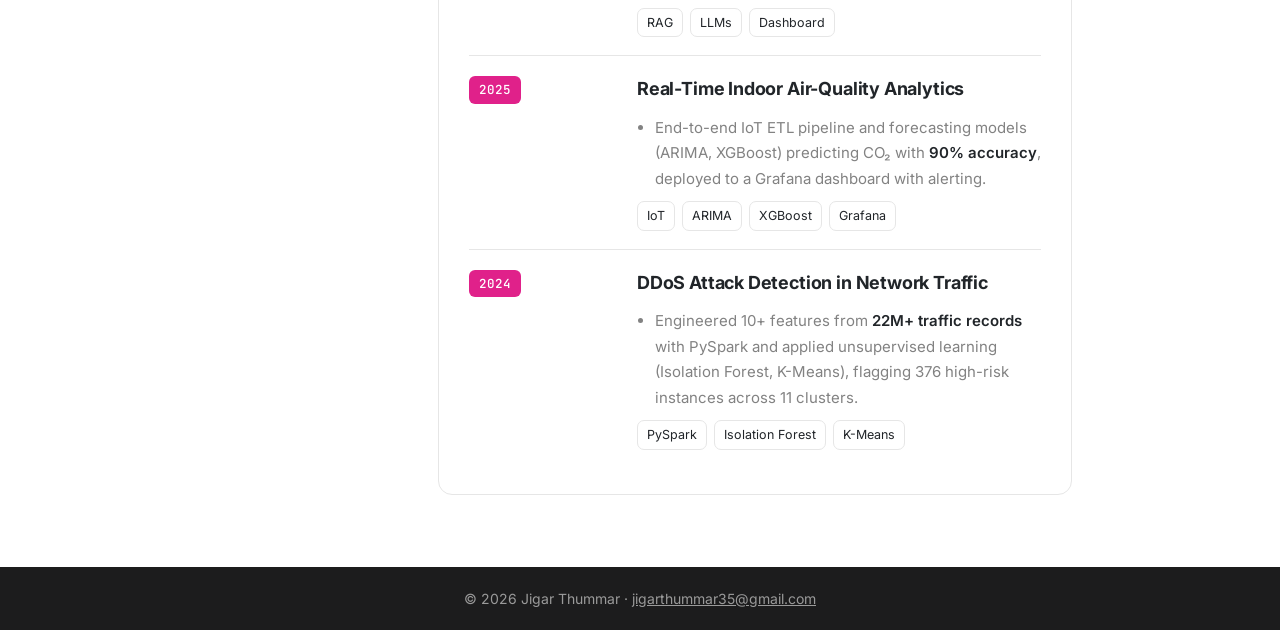
==== commit 468cae40: "CV General Information: keep only Location" ====
--- a/cv/index.html
+++ b/cv/index.html
@@ -48,11 +48,7 @@
           <!-- General Information -->
           <section class="cv-card" id="general">
             <h2>General Information</h2>
-            <div class="gi-row"><div class="k">Full Name</div><div class="v">Jigar Thummar</div></div>
-            <div class="gi-row"><div class="k">Role</div><div class="v">Associate Engineer – AI @ ZS Associates</div></div>
             <div class="gi-row"><div class="k">Location</div><div class="v">Toronto, ON, Canada</div></div>
-            <div class="gi-row"><div class="k">Email</div><div class="v"><a href="mailto:jigarthummar35@gmail.com">jigarthummar35@gmail.com</a></div></div>
-            <div class="gi-row"><div class="k">Phone</div><div class="v">+1 (236) 660-7656</div></div>
           </section>
 
           <!-- Education -->
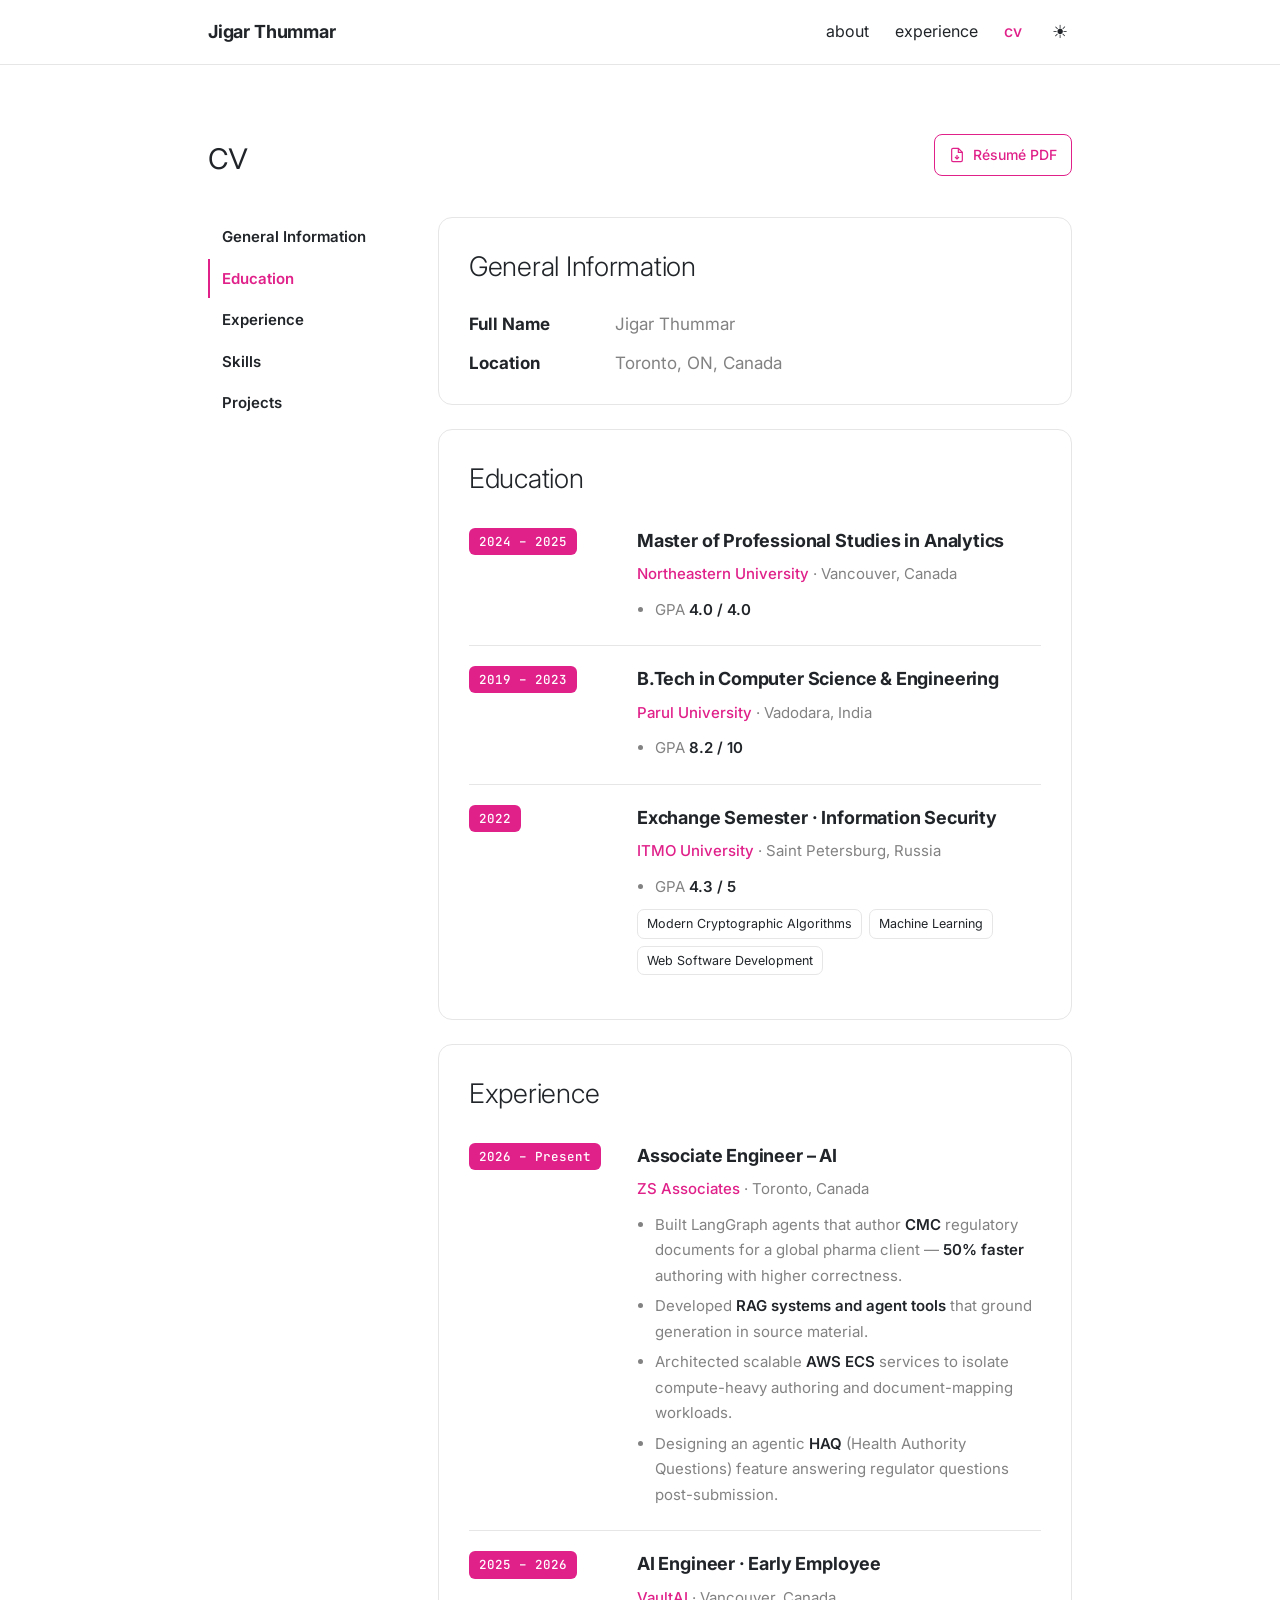
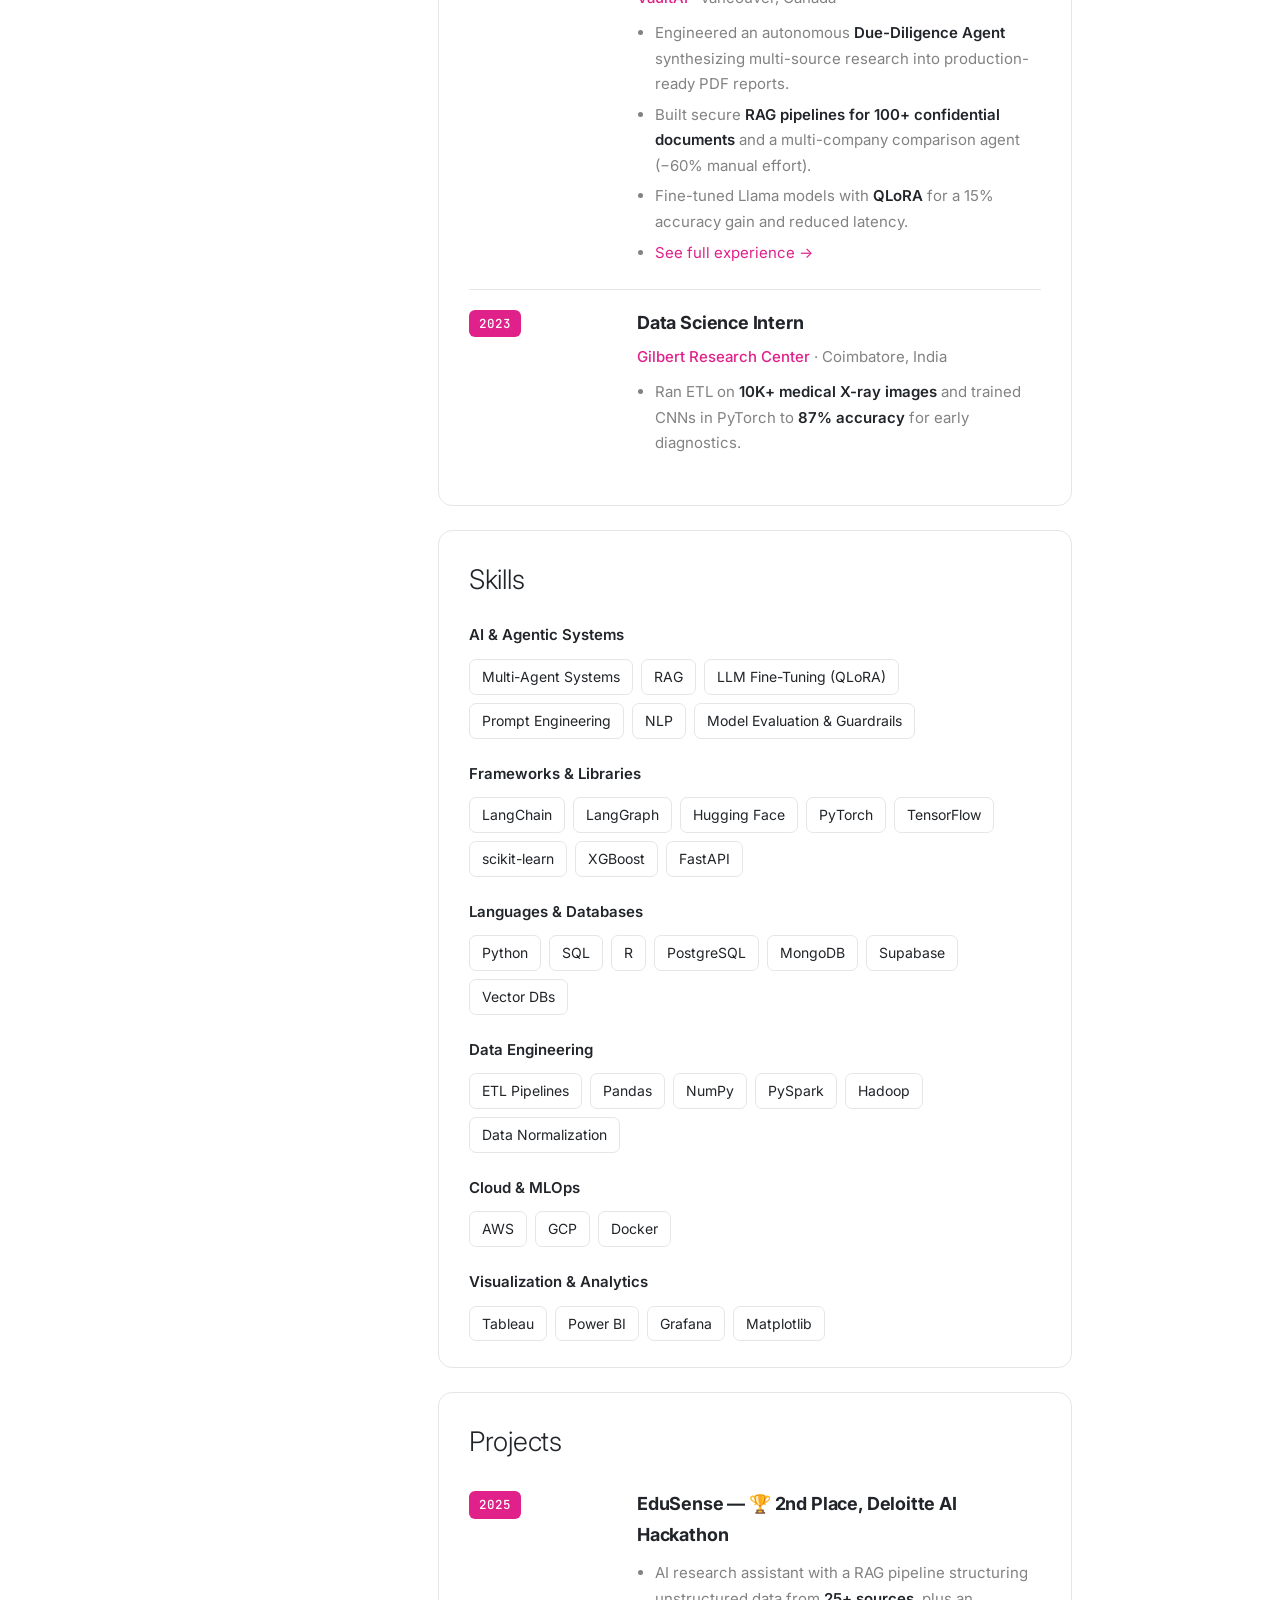
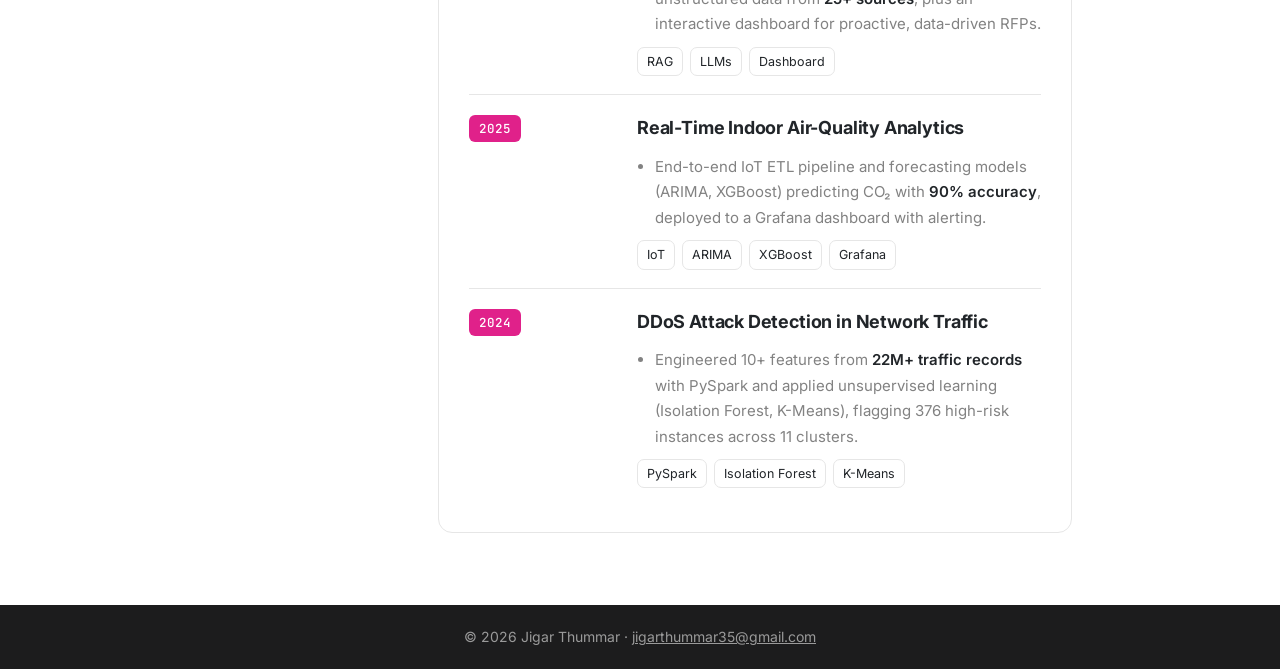
==== commit 3fac541c: "CV: add Full Name back to General Information" ====
--- a/cv/index.html
+++ b/cv/index.html
@@ -48,6 +48,7 @@
           <!-- General Information -->
           <section class="cv-card" id="general">
             <h2>General Information</h2>
+            <div class="gi-row"><div class="k">Full Name</div><div class="v">Jigar Thummar</div></div>
             <div class="gi-row"><div class="k">Location</div><div class="v">Toronto, ON, Canada</div></div>
           </section>
 
